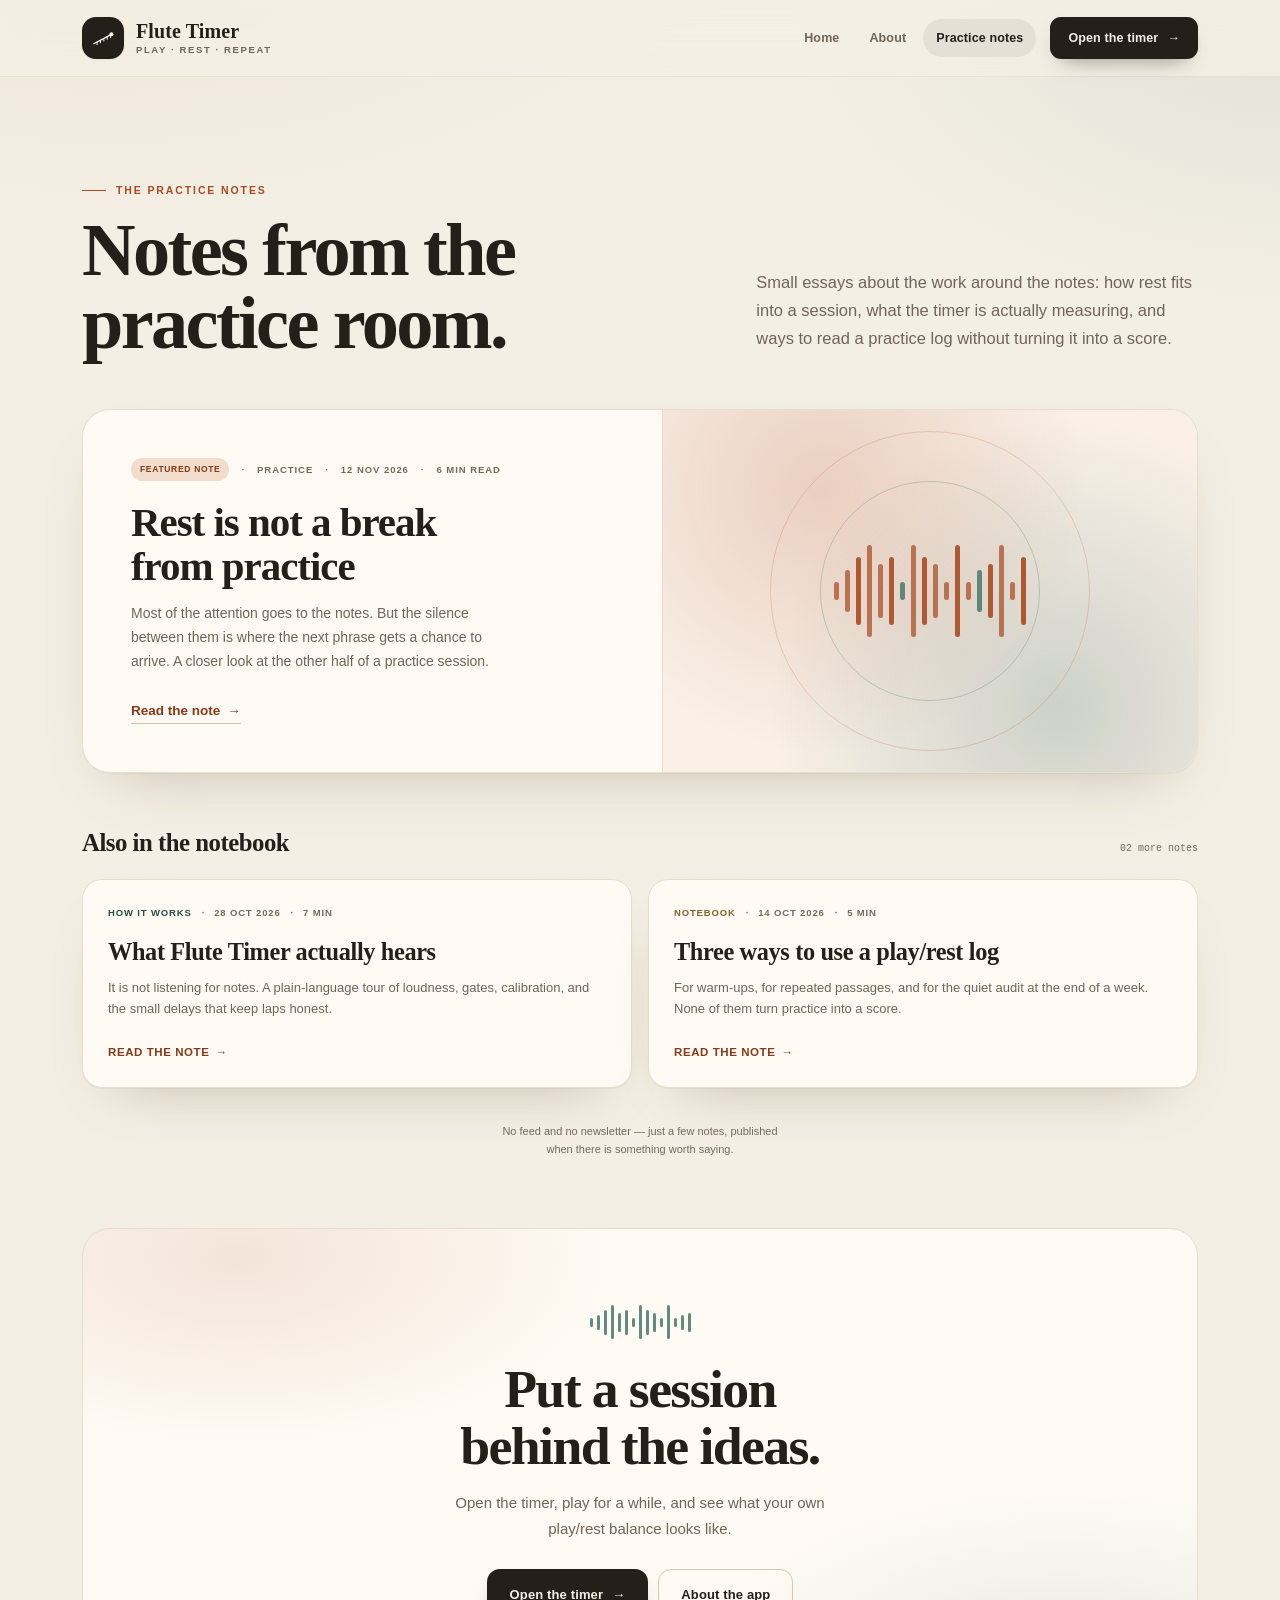
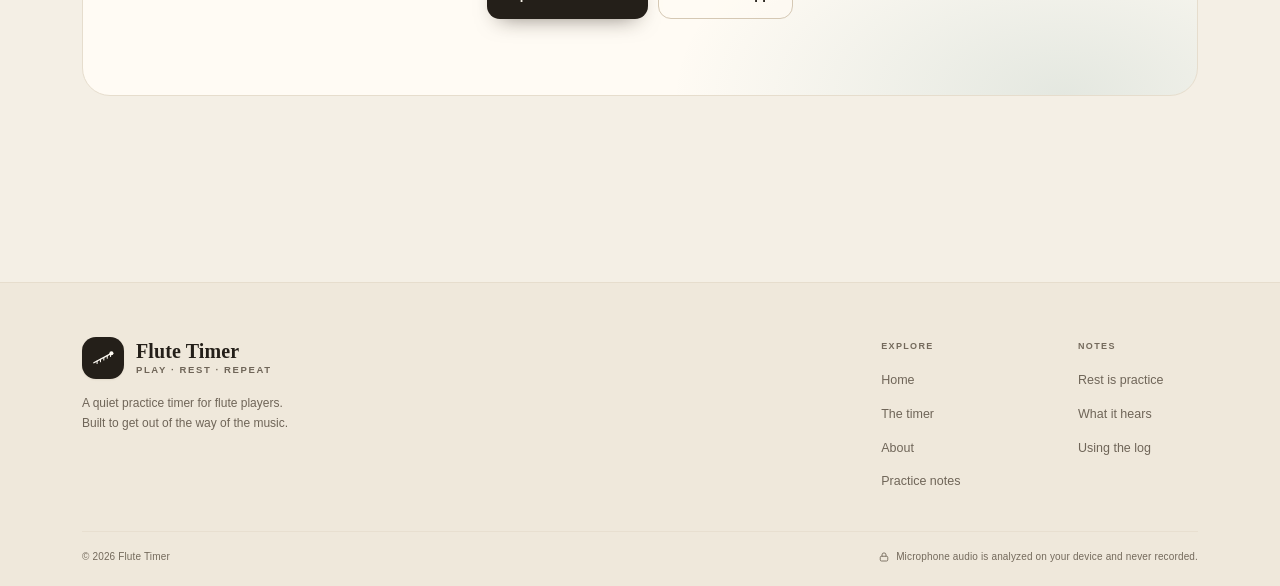
==== blog/index.html @ d47581f1 "Build multi-page Flute Timer site for GitHub Pages" ====
<!doctype html>
<html lang="en">
<head>
  <meta charset="utf-8">
  <meta name="viewport" content="width=device-width, initial-scale=1">
  <meta name="color-scheme" content="light dark">
  <meta name="theme-color" content="#f4efe5">
  <meta name="description" content="Practice notes from Flute Timer: essays on rest, attention, microphone calibration, and the quiet habits that make a practice session worth keeping.">
  <meta property="og:type" content="website">
  <meta property="og:title" content="Practice notes — Flute Timer">
  <meta property="og:description" content="Small essays about the work around the notes: rest, attention, and reading a play/rest log without turning it into a score.">
  <meta name="twitter:card" content="summary">
  <title>Practice notes — Flute Timer</title>
  <link rel="icon" href="../assets/favicon.svg" type="image/svg+xml">
  <link rel="apple-touch-icon" href="../assets/apple-touch-icon.png">
  <link rel="stylesheet" href="../assets/site.css">
  <script>document.documentElement.classList.add('js');</script>
</head>
<body>
  <a class="skip-link" href="#main">Skip to content</a>

  <header class="site-header">
    <div class="site-header__inner">
      <a class="site-brand" href="../index.html" aria-label="Flute Timer home">
        <span class="brand-mark" aria-hidden="true">
          <svg viewBox="0 0 32 32" fill="none">
            <path d="M4.5 22.2 24.8 11.4" stroke="currentColor" stroke-width="1.6" stroke-linecap="round"/>
            <circle cx="25.4" cy="11" r="2.4" fill="currentColor"/>
            <path d="M8.4 23.2v-3.1M12.4 21.1v-3.1M16.4 19v-3.1M20.4 16.9v-3.1M24.4 14.8v-3.1" stroke="currentColor" stroke-width="1.2" stroke-linecap="round"/>
          </svg>
        </span>
        <span class="brand-text">
          <span class="brand-name">Flute Timer</span>
          <span class="brand-sub">play · rest · repeat</span>
        </span>
      </a>

      <button class="nav-toggle" type="button" aria-expanded="false" aria-controls="site-nav">
        <span class="nav-toggle__icon" aria-hidden="true"><span></span><span></span></span>
        Menu
      </button>

      <nav class="site-nav" id="site-nav" aria-label="Main">
        <a class="site-nav__link" href="../index.html">Home</a>
        <a class="site-nav__link" href="../about.html">About</a>
        <a class="site-nav__link" href="index.html" aria-current="page">Practice notes</a>
        <a class="btn btn--primary btn--small" href="../app/">
          Open the timer <span class="btn__arrow" aria-hidden="true">→</span>
        </a>
      </nav>
    </div>
  </header>

  <main id="main">
    <section class="blog-hero">
      <div class="wrap">
        <div class="blog-hero__grid">
          <div>
            <p class="eyebrow">The practice notes</p>
            <h1 class="display">Notes from the practice room.</h1>
          </div>
          <p class="section-lede">Small essays about the work around the notes: how rest fits into a session, what the timer is actually measuring, and ways to read a practice log without turning it into a score.</p>
        </div>
      </div>
    </section>

    <section>
      <div class="wrap">
        <article class="featured-post">
          <div class="featured-post__body">
            <div class="featured-post__meta">
              <span class="tag">Featured note</span>
              <span>Practice</span>
              <span>12 Nov 2026</span>
              <span>6 min read</span>
            </div>
            <h2><a href="why-rest-is-practice.html">Rest is not a break from practice</a></h2>
            <p>Most of the attention goes to the notes. But the silence between them is where the next phrase gets a chance to arrive. A closer look at the other half of a practice session.</p>
            <a class="text-link" href="why-rest-is-practice.html">Read the note <span aria-hidden="true">→</span></a>
          </div>
          <div class="featured-post__art" aria-hidden="true">
            <div class="art-bars">
              <span></span><span></span><span></span><span></span><span></span><span></span><span></span><span></span><span></span><span></span><span></span><span></span><span></span><span></span><span></span><span></span><span></span><span></span>
            </div>
          </div>
        </article>

        <div class="blog-grid-head">
          <h2>Also in the notebook</h2>
          <span>02 more notes</span>
        </div>

        <div class="post-grid post-grid--two">
          <a class="post-card" href="how-the-timer-hears-you.html">
            <span class="post-card__meta">
              <span class="post-card__category post-card__category--rest">How it works</span>
              <span>28 Oct 2026</span>
              <span>7 min</span>
            </span>
            <h3>What Flute Timer actually hears</h3>
            <p>It is not listening for notes. A plain-language tour of loudness, gates, calibration, and the small delays that keep laps honest.</p>
            <span class="post-card__more">Read the note</span>
          </a>

          <a class="post-card" href="making-a-practice-log.html">
            <span class="post-card__meta">
              <span class="post-card__category post-card__category--gold">Notebook</span>
              <span>14 Oct 2026</span>
              <span>5 min</span>
            </span>
            <h3>Three ways to use a play/rest log</h3>
            <p>For warm-ups, for repeated passages, and for the quiet audit at the end of a week. None of them turn practice into a score.</p>
            <span class="post-card__more">Read the note</span>
          </a>
        </div>

        <p class="blog-note">No feed and no newsletter — just a few notes, published when there is something worth saying.</p>
      </div>
    </section>

    <section class="section section--tight">
      <div class="wrap">
        <div class="final-cta">
          <div class="final-cta__bars" aria-hidden="true">
            <span></span><span></span><span></span><span></span><span></span><span></span><span></span><span></span><span></span><span></span><span></span><span></span><span></span><span></span><span></span>
          </div>
          <h2>Put a session behind the ideas.</h2>
          <p>Open the timer, play for a while, and see what your own play/rest balance looks like.</p>
          <div class="actions">
            <a class="btn btn--primary" href="../app/">Open the timer <span class="btn__arrow" aria-hidden="true">→</span></a>
            <a class="btn btn--ghost" href="../about.html">About the app</a>
          </div>
        </div>
      </div>
    </section>
  </main>

  <footer class="site-footer">
    <div class="wrap">
      <div class="site-footer__inner">
        <div class="site-footer__brand">
          <a class="site-brand" href="../index.html" aria-label="Flute Timer home">
            <span class="brand-mark" aria-hidden="true">
              <svg viewBox="0 0 32 32" fill="none">
                <path d="M4.5 22.2 24.8 11.4" stroke="currentColor" stroke-width="1.6" stroke-linecap="round"/>
                <circle cx="25.4" cy="11" r="2.4" fill="currentColor"/>
                <path d="M8.4 23.2v-3.1M12.4 21.1v-3.1M16.4 19v-3.1M20.4 16.9v-3.1M24.4 14.8v-3.1" stroke="currentColor" stroke-width="1.2" stroke-linecap="round"/>
              </svg>
            </span>
            <span class="brand-text">
              <span class="brand-name">Flute Timer</span>
              <span class="brand-sub">play · rest · repeat</span>
            </span>
          </a>
          <p>A quiet practice timer for flute players. Built to get out of the way of the music.</p>
        </div>

        <div class="site-footer__col">
          <h2>Explore</h2>
          <ul>
            <li><a href="../index.html">Home</a></li>
            <li><a href="../app/">The timer</a></li>
            <li><a href="../about.html">About</a></li>
            <li><a href="index.html">Practice notes</a></li>
          </ul>
        </div>

        <div class="site-footer__col">
          <h2>Notes</h2>
          <ul>
            <li><a href="why-rest-is-practice.html">Rest is practice</a></li>
            <li><a href="how-the-timer-hears-you.html">What it hears</a></li>
            <li><a href="making-a-practice-log.html">Using the log</a></li>
          </ul>
        </div>
      </div>

      <div class="site-footer__base">
        <span>© <span data-year>2026</span> Flute Timer</span>
        <span>
          <svg viewBox="0 0 24 24" fill="none" aria-hidden="true"><rect x="4.5" y="10.5" width="15" height="9.5" rx="2.4" stroke="currentColor" stroke-width="1.8"/><path d="M8 10.5V7.8a4 4 0 0 1 8 0v2.7" stroke="currentColor" stroke-width="1.8" stroke-linecap="round"/></svg>
          Microphone audio is analyzed on your device and never recorded.
        </span>
      </div>
    </div>
  </footer>

  <script src="../assets/site.js" defer></script>
</body>
</html>
---- assets/site.css ----
/* ---------------------------------------------------------------
   Flute Timer — site styles
   Shared by the homepage, about page and practice notes.
   --------------------------------------------------------------- */
:root {
  --bg: #f4efe5;
  --bg-deep: #ece4d5;
  --card: #fffbf4;
  --card-translucent: rgba(255, 251, 244, 0.8);
  --ink: #241f19;
  --ink-soft: #4c4438;
  --muted: #6f6558;
  --faint: #746a5c;
  --line: #e6ddcd;
  --line-strong: #d5c8b4;
  --play: #a84b22;
  --play-deep: #873a18;
  --play-soft: #f2dccb;
  --play-wash: #faf0e7;
  --rest: #2f665b;
  --rest-deep: #255248;
  --rest-soft: #dbe8e1;
  --rest-wash: #edf4f0;
  --gold: #8a6427;
  --night: #241f19;
  --night-soft: #352d24;
  --night-ink: #f7f0e4;
  --night-muted: #c4b6a2;
  --shadow-card: 0 1px 1px rgba(87, 63, 28, 0.04), 0 26px 60px -32px rgba(87, 63, 28, 0.32);
  --shadow-lift: 0 2px 3px rgba(87, 63, 28, 0.05), 0 30px 60px -30px rgba(87, 63, 28, 0.34);
  --radius-xl: 28px;
  --radius-lg: 20px;
  --radius-md: 13px;
  --serif: "Iowan Old Style", "Palatino Linotype", Palatino, "Book Antiqua", Georgia, serif;
  --sans: -apple-system, BlinkMacSystemFont, "Segoe UI", "Helvetica Neue", Arial, sans-serif;
  --mono: "SF Mono", "SFMono-Regular", ui-monospace, Menlo, Monaco, "Cascadia Code", monospace;
  --ease: cubic-bezier(0.22, 0.68, 0.32, 1);
  --wrap: 1180px;
  --pad: clamp(20px, 4vw, 32px);
}

@media (prefers-color-scheme: dark) {
  :root {
    --bg: #17130f;
    --bg-deep: #100d0a;
    --card: #211c16;
    --card-translucent: rgba(33, 28, 22, 0.82);
    --ink: #f5eee1;
    --ink-soft: #d2c6b4;
    --muted: #a99c8a;
    --faint: #9a8d7c;
    --line: #382f25;
    --line-strong: #4b3f31;
    --play: #e89a6e;
    --play-deep: #f4b28a;
    --play-soft: #39251a;
    --play-wash: #281d16;
    --rest: #8bc9b8;
    --rest-deep: #a6dbcd;
    --rest-soft: #1c302a;
    --rest-wash: #1a2622;
    --gold: #d3ab72;
    --night: #0d0b09;
    --night-soft: #1d1914;
    --night-ink: #f7f0e4;
    --night-muted: #b3a694;
    --shadow-card: 0 1px 1px rgba(0, 0, 0, 0.24), 0 30px 70px -36px rgba(0, 0, 0, 0.9);
    --shadow-lift: 0 2px 4px rgba(0, 0, 0, 0.3), 0 36px 76px -34px rgba(0, 0, 0, 0.95);
  }
}

*,
*::before,
*::after {
  box-sizing: border-box;
}

html {
  min-height: 100%;
  background: var(--bg);
  scroll-behavior: smooth;
  scroll-padding-top: 96px;
}

body {
  min-height: 100vh;
  margin: 0;
  color: var(--ink);
  background:
    radial-gradient(1100px 580px at 8% -6%, rgba(198, 149, 92, 0.14), transparent 62%),
    radial-gradient(900px 540px at 102% 0%, rgba(68, 116, 104, 0.11), transparent 58%),
    var(--bg);
  font-family: var(--sans);
  font-size: 16px;
  line-height: 1.6;
  -webkit-font-smoothing: antialiased;
  text-rendering: optimizeLegibility;
  overflow-x: hidden;
}

body::after {
  content: "";
  position: fixed;
  inset: 0;
  z-index: -1;
  pointer-events: none;
  opacity: 0.22;
  background-image: url("data:image/svg+xml,%3Csvg viewBox='0 0 160 160' xmlns='http://www.w3.org/2000/svg'%3E%3Cfilter id='n'%3E%3CfeTurbulence type='fractalNoise' baseFrequency='.82' numOctaves='3' stitchTiles='stitch'/%3E%3C/filter%3E%3Crect width='100%25' height='100%25' filter='url(%23n)' opacity='.22'/%3E%3C/svg%3E");
}

@media (prefers-color-scheme: dark) {
  body {
    background:
      radial-gradient(1100px 580px at 8% -6%, rgba(173, 120, 65, 0.12), transparent 62%),
      radial-gradient(900px 540px at 102% 0%, rgba(72, 126, 112, 0.1), transparent 58%),
      var(--bg);
  }

  body::after {
    opacity: 0.16;
    mix-blend-mode: screen;
  }
}

img {
  max-width: 100%;
  height: auto;
}

a {
  color: inherit;
}

button {
  font: inherit;
  color: inherit;
}

::selection {
  color: var(--bg);
  background: var(--gold);
}

:focus-visible {
  outline: 2px solid var(--gold);
  outline-offset: 3px;
}

h1,
h2,
h3,
h4,
p,
figure,
blockquote,
ul,
ol {
  margin-top: 0;
}

h1,
h2,
h3,
h4 {
  font-family: var(--serif);
  font-weight: 600;
  line-height: 1.05;
  letter-spacing: -0.02em;
  text-wrap: balance;
}

p {
  text-wrap: pretty;
}

.wrap {
  width: min(var(--wrap), 100%);
  margin: 0 auto;
  padding: 0 var(--pad);
}

.narrow {
  width: min(780px, 100%);
  margin: 0 auto;
  padding: 0 var(--pad);
}

.skip-link {
  position: fixed;
  top: 12px;
  left: 12px;
  z-index: 100;
  padding: 10px 16px;
  color: var(--bg);
  background: var(--ink);
  border-radius: 10px;
  font-size: 13px;
  font-weight: 650;
  text-decoration: none;
  transform: translateY(-160%);
  transition: transform 0.2s var(--ease);
}

.skip-link:focus {
  transform: translateY(0);
}

/* ---------------------------------------------------------------
   Type helpers
   --------------------------------------------------------------- */
.eyebrow {
  display: inline-flex;
  align-items: center;
  gap: 10px;
  margin: 0 0 18px;
  color: var(--play);
  font-size: 10.5px;
  font-weight: 750;
  letter-spacing: 0.18em;
  line-height: 1;
  text-transform: uppercase;
}

.eyebrow::before {
  content: "";
  width: 24px;
  height: 1px;
  background: currentColor;
}

.eyebrow--rest {
  color: var(--rest);
}

.eyebrow--gold {
  color: var(--gold);
}

.display {
  margin-bottom: 22px;
  font-size: clamp(2.7rem, 5.8vw, 5.1rem);
  line-height: 0.99;
  letter-spacing: -0.035em;
}

.display em {
  color: var(--play);
  font-style: italic;
  font-weight: 500;
}

.section-title {
  margin-bottom: 18px;
  font-size: clamp(2rem, 3.6vw, 3.15rem);
  letter-spacing: -0.028em;
}

.section-lede {
  max-width: 50ch;
  margin-bottom: 0;
  color: var(--muted);
  font-size: 16.5px;
  line-height: 1.72;
}

.lede {
  max-width: 50ch;
  margin-bottom: 0;
  color: var(--ink-soft);
  font-size: clamp(16.5px, 1.5vw, 18.5px);
  line-height: 1.68;
}

.mono {
  font-family: var(--mono);
  font-variant-numeric: tabular-nums;
}

.text-link {
  display: inline-flex;
  align-items: center;
  gap: 7px;
  color: var(--play-deep);
  font-size: 13.5px;
  font-weight: 650;
  text-decoration: none;
  border-bottom: 1px solid color-mix(in srgb, var(--play) 35%, transparent);
  padding-bottom: 2px;
  transition: color 0.2s var(--ease), border-color 0.2s var(--ease);
}

.text-link:hover {
  color: var(--play);
  border-color: var(--play);
}

.text-link--rest {
  color: var(--rest-deep);
  border-color: color-mix(in srgb, var(--rest) 32%, transparent);
}

.text-link--rest:hover {
  color: var(--rest);
  border-color: var(--rest);
}

/* ---------------------------------------------------------------
   Header
   --------------------------------------------------------------- */
.site-header {
  position: sticky;
  top: 0;
  z-index: 50;
  border-bottom: 1px solid color-mix(in srgb, var(--line) 74%, transparent);
  background: color-mix(in srgb, var(--bg) 82%, transparent);
  backdrop-filter: blur(18px) saturate(1.15);
  -webkit-backdrop-filter: blur(18px) saturate(1.15);
}

.site-header__inner {
  width: min(var(--wrap), 100%);
  min-height: 76px;
  margin: 0 auto;
  padding: 0 var(--pad);
  display: flex;
  align-items: center;
  justify-content: space-between;
  gap: 24px;
}

.site-brand {
  display: inline-flex;
  align-items: center;
  gap: 12px;
  flex: 0 0 auto;
  color: inherit;
  text-decoration: none;
  user-select: none;
}

.site-brand .brand-mark {
  display: grid;
  place-items: center;
  width: 42px;
  height: 42px;
  color: var(--card);
  background: var(--ink);
  border-radius: 14px;
  box-shadow: 0 1px 2px rgba(87, 63, 28, 0.08);
  transition: transform 0.25s var(--ease), border-radius 0.25s var(--ease);
}

.site-brand:hover .brand-mark {
  border-radius: 17px;
  transform: rotate(-3deg);
}

.site-brand .brand-mark svg {
  width: 27px;
  height: 27px;
}

.brand-text {
  display: flex;
  flex-direction: column;
  gap: 4px;
}

.brand-name {
  font-family: var(--serif);
  font-size: 20px;
  font-weight: 600;
  line-height: 0.95;
  letter-spacing: 0.005em;
}

.brand-sub {
  color: var(--muted);
  font-size: 9.5px;
  font-weight: 650;
  letter-spacing: 0.17em;
  line-height: 1;
  text-transform: uppercase;
}

.site-nav {
  display: flex;
  align-items: center;
  gap: 4px;
}

.site-nav__link {
  padding: 9px 13px;
  color: var(--muted);
  border-radius: 999px;
  font-size: 12.5px;
  font-weight: 600;
  letter-spacing: 0.01em;
  text-decoration: none;
  transition: color 0.2s var(--ease), background 0.2s var(--ease);
}

.site-nav__link:hover {
  color: var(--ink);
  background: color-mix(in srgb, var(--ink) 5%, transparent);
}

.site-nav__link[aria-current="page"] {
  color: var(--ink);
  background: color-mix(in srgb, var(--ink) 7%, transparent);
}

.site-nav .btn {
  margin-left: 10px;
}

.nav-toggle {
  display: none;
  align-items: center;
  gap: 9px;
  min-height: 42px;
  padding: 0 14px;
  color: var(--ink-soft);
  background: color-mix(in srgb, var(--card) 74%, transparent);
  border: 1px solid var(--line);
  border-radius: 12px;
  font-size: 12px;
  font-weight: 650;
  cursor: pointer;
  -webkit-tap-highlight-color: transparent;
}

.nav-toggle__icon {
  position: relative;
  display: block;
  width: 15px;
  height: 10px;
}

.nav-toggle__icon span {
  position: absolute;
  left: 0;
  width: 15px;
  height: 1.5px;
  background: currentColor;
  border-radius: 2px;
  transition: transform 0.22s var(--ease), top 0.22s var(--ease);
}

.nav-toggle__icon span:first-child {
  top: 1px;
}

.nav-toggle__icon span:last-child {
  top: 7px;
}

.nav-toggle[aria-expanded="true"] .nav-toggle__icon span:first-child {
  top: 4.5px;
  transform: rotate(45deg);
}

.nav-toggle[aria-expanded="true"] .nav-toggle__icon span:last-child {
  top: 4.5px;
  transform: rotate(-45deg);
}

/* ---------------------------------------------------------------
   Buttons
   --------------------------------------------------------------- */
.btn {
  display: inline-flex;
  align-items: center;
  justify-content: center;
  gap: 9px;
  min-height: 50px;
  padding: 0 22px;
  color: var(--ink);
  background: transparent;
  border: 1px solid transparent;
  border-radius: 13px;
  font-size: 13px;
  font-weight: 650;
  letter-spacing: 0.01em;
  line-height: 1;
  text-decoration: none;
  cursor: pointer;
  transition: transform 0.2s var(--ease), background 0.2s var(--ease), border-color 0.2s var(--ease), box-shadow 0.2s var(--ease);
  -webkit-tap-highlight-color: transparent;
}

.btn:hover {
  transform: translateY(-1px);
}

.btn:active {
  transform: translateY(0);
}

.btn--primary {
  color: var(--bg);
  background: var(--ink);
  box-shadow: 0 10px 22px -12px rgba(37, 29, 18, 0.6);
}

.btn--primary:hover {
  box-shadow: 0 14px 28px -12px rgba(37, 29, 18, 0.66);
}

.btn--accent {
  color: #fff8ef;
  background: var(--play-deep);
  box-shadow: 0 10px 22px -12px rgba(120, 45, 12, 0.5);
}

.btn--accent:hover {
  background: var(--play);
  box-shadow: 0 14px 28px -12px rgba(120, 45, 12, 0.56);
}

.btn--ghost {
  color: var(--ink);
  background: color-mix(in srgb, var(--card) 42%, transparent);
  border-color: var(--line-strong);
}

.btn--ghost:hover {
  background: var(--card);
  border-color: var(--ink-soft);
}

.btn--small {
  min-height: 42px;
  padding: 0 17px;
  border-radius: 11px;
  font-size: 12.5px;
}

.btn__arrow {
  transition: transform 0.22s var(--ease);
}

.btn:hover .btn__arrow {
  transform: translateX(3px);
}

.actions {
  display: flex;
  align-items: center;
  flex-wrap: wrap;
  gap: 10px;
}

/* ---------------------------------------------------------------
   Hero
   --------------------------------------------------------------- */
.hero {
  display: grid;
  grid-template-columns: minmax(0, 0.94fr) minmax(0, 1.06fr);
  gap: clamp(38px, 6vw, 80px);
  align-items: center;
  padding: clamp(54px, 8.5vw, 104px) 0 clamp(48px, 7vw, 84px);
}

.hero__copy {
  position: relative;
  z-index: 1;
}

.hero .display {
  max-width: 12ch;
}

.hero .lede {
  margin-bottom: 30px;
}

.hero__assurance {
  display: flex;
  flex-wrap: wrap;
  gap: 9px 20px;
  margin: 24px 0 0;
  padding: 0;
  list-style: none;
  color: var(--muted);
  font-size: 11.5px;
  font-weight: 550;
  letter-spacing: 0.01em;
}

.hero__assurance li {
  display: inline-flex;
  align-items: center;
  gap: 7px;
}

.hero__assurance li::before {
  content: "";
  width: 5px;
  height: 5px;
  background: var(--rest);
  border-radius: 50%;
  opacity: 0.8;
}

.hero__visual {
  position: relative;
  z-index: 0;
}

.hero__visual::before {
  content: "";
  position: absolute;
  z-index: -1;
  inset: 10% -5% -8% 10%;
  background:
    radial-gradient(circle at 24% 28%, color-mix(in srgb, var(--play) 22%, transparent), transparent 60%),
    radial-gradient(circle at 78% 72%, color-mix(in srgb, var(--rest) 20%, transparent), transparent 62%);
  filter: blur(38px);
  border-radius: 50%;
}

.app-frame {
  position: relative;
  padding: 8px;
  background: var(--card);
  border: 1px solid var(--line);
  border-radius: 24px;
  box-shadow: var(--shadow-lift);
}

.app-frame__bar {
  display: flex;
  align-items: center;
  gap: 5px;
  height: 24px;
  padding: 0 6px 4px;
}

.app-frame__bar span {
  width: 6px;
  height: 6px;
  background: var(--line-strong);
  border-radius: 50%;
}

.app-frame__bar span:first-child {
  background: color-mix(in srgb, var(--play) 45%, var(--line-strong));
}

.app-frame__bar span:nth-child(2) {
  background: color-mix(in srgb, var(--gold) 55%, var(--line-strong));
}

.app-frame__bar span:nth-child(3) {
  background: color-mix(in srgb, var(--rest) 45%, var(--line-strong));
}

.app-frame picture,
.app-frame img {
  display: block;
  width: 100%;
}

.app-frame img {
  border: 1px solid var(--line);
  border-radius: 15px;
}

.hero__note {
  position: absolute;
  left: -22px;
  bottom: -24px;
  display: flex;
  align-items: center;
  gap: 14px;
  padding: 13px 17px;
  background: var(--card);
  border: 1px solid var(--line);
  border-radius: 15px;
  box-shadow: var(--shadow-card);
}

.hero__note-dot {
  position: relative;
  width: 8px;
  height: 8px;
  background: var(--play);
  border-radius: 50%;
}

.hero__note-dot::after {
  content: "";
  position: absolute;
  inset: -4px;
  border: 1px solid var(--play);
  border-radius: 50%;
  animation: note-pulse 2.4s var(--ease) infinite;
}

@keyframes note-pulse {
  0% { opacity: 0.6; transform: scale(0.6); }
  70%, 100% { opacity: 0; transform: scale(1.6); }
}

.hero__note-text {
  display: flex;
  flex-direction: column;
  gap: 2px;
  line-height: 1.15;
}

.hero__note-text small {
  color: var(--muted);
  font-size: 8.5px;
  font-weight: 700;
  letter-spacing: 0.14em;
  text-transform: uppercase;
}

.hero__note-text strong {
  font-family: var(--mono);
  font-size: 12.5px;
  font-weight: 500;
  font-variant-numeric: tabular-nums;
}

.hero__note-text strong .play {
  color: var(--play-deep);
}

.hero__note-text strong .rest {
  color: var(--rest-deep);
}

/* ---------------------------------------------------------------
   Trust strip
   --------------------------------------------------------------- */
.trust-strip {
  border-top: 1px solid var(--line);
  border-bottom: 1px solid var(--line);
}

.trust-strip__inner {
  display: grid;
  grid-template-columns: repeat(3, minmax(0, 1fr));
}

.trust-item {
  display: flex;
  align-items: flex-start;
  gap: 13px;
  padding: 24px clamp(14px, 2.4vw, 28px);
}

.trust-item + .trust-item {
  border-left: 1px solid var(--line);
}

.trust-item__icon {
  display: grid;
  place-items: center;
  width: 30px;
  height: 30px;
  flex: 0 0 auto;
  color: var(--play-deep);
  background: var(--play-soft);
  border-radius: 9px;
}

.trust-item:nth-child(2) .trust-item__icon {
  color: var(--rest-deep);
  background: var(--rest-soft);
}

.trust-item:nth-child(3) .trust-item__icon {
  color: var(--gold);
  background: color-mix(in srgb, var(--gold) 16%, var(--card));
}

.trust-item__icon svg {
  width: 15px;
  height: 15px;
}

.trust-item strong {
  display: block;
  margin-bottom: 3px;
  font-family: var(--serif);
  font-size: 16px;
  font-weight: 600;
  line-height: 1.2;
}

.trust-item span {
  display: block;
  color: var(--muted);
  font-size: 11.5px;
  line-height: 1.5;
}

/* ---------------------------------------------------------------
   Sections
   --------------------------------------------------------------- */
.section {
  padding: clamp(58px, 8vw, 108px) 0;
}

.section--tight {
  padding: clamp(44px, 5.5vw, 74px) 0;
}

.section-head {
  display: grid;
  grid-template-columns: minmax(0, 1.02fr) minmax(0, 0.8fr);
  gap: clamp(28px, 6vw, 80px);
  align-items: end;
  margin-bottom: clamp(32px, 4.5vw, 56px);
}

.section-head .eyebrow {
  margin-bottom: 16px;
}

.section-head .section-title {
  margin-bottom: 0;
}

.section-head .section-lede {
  padding-bottom: 5px;
}

.how-grid {
  display: grid;
  grid-template-columns: minmax(0, 0.82fr) minmax(0, 1.18fr);
  gap: clamp(36px, 7vw, 92px);
  align-items: start;
}

.how-intro {
  position: sticky;
  top: 108px;
}

.how-intro .section-title {
  max-width: 10ch;
}

.how-intro .section-lede {
  margin-bottom: 26px;
}

.steps {
  margin: 0;
  padding: 0;
  list-style: none;
  counter-reset: step;
}

.step {
  display: grid;
  grid-template-columns: 48px minmax(0, 1fr);
  gap: clamp(16px, 2.4vw, 24px);
  padding: clamp(22px, 3vw, 30px) 0;
  border-top: 1px solid var(--line);
}

.step:last-child {
  border-bottom: 1px solid var(--line);
}

.step__num {
  display: grid;
  place-items: center;
  width: 42px;
  height: 42px;
  color: var(--play-deep);
  background: var(--play-wash);
  border: 1px solid color-mix(in srgb, var(--play) 18%, var(--line));
  border-radius: 50%;
  font-family: var(--mono);
  font-size: 11px;
  font-variant-numeric: tabular-nums;
  letter-spacing: 0.02em;
}

.step:nth-child(2) .step__num {
  color: var(--rest-deep);
  background: var(--rest-wash);
  border-color: color-mix(in srgb, var(--rest) 18%, var(--line));
}

.step:nth-child(3) .step__num {
  color: var(--gold);
  background: color-mix(in srgb, var(--gold) 10%, var(--card));
  border-color: color-mix(in srgb, var(--gold) 24%, var(--line));
}

.step h3 {
  margin: 3px 0 8px;
  font-size: clamp(1.3rem, 2vw, 1.6rem);
  line-height: 1.1;
}

.step p {
  max-width: 54ch;
  margin-bottom: 0;
  color: var(--muted);
  font-size: 14.5px;
  line-height: 1.7;
}

/* Sound bars decoration */
.sound-bars {
  display: flex;
  align-items: center;
  gap: 4px;
  height: 46px;
  margin-top: 30px;
  color: var(--play);
}

.sound-bars span {
  width: 4px;
  height: 28%;
  background: currentColor;
  border-radius: 999px;
  opacity: 0.7;
  animation: bar-breathe 3.8s var(--ease) infinite;
}

.sound-bars span:nth-child(2n) { animation-delay: -0.5s; }
.sound-bars span:nth-child(3n) { animation-delay: -1.2s; }
.sound-bars span:nth-child(4n) { animation-delay: -1.9s; }
.sound-bars span:nth-child(5n) { animation-delay: -2.6s; }

.sound-bars span:nth-child(1) { height: 18%; }
.sound-bars span:nth-child(2) { height: 36%; }
.sound-bars span:nth-child(3) { height: 58%; }
.sound-bars span:nth-child(4) { height: 82%; }
.sound-bars span:nth-child(5) { height: 100%; }
.sound-bars span:nth-child(6) { height: 62%; }
.sound-bars span:nth-child(7) { height: 38%; }
.sound-bars span:nth-child(8) { height: 74%; }
.sound-bars span:nth-child(9) { height: 48%; }
.sound-bars span:nth-child(10) { height: 24%; }
.sound-bars span:nth-child(11) { height: 44%; }
.sound-bars span:nth-child(12) { height: 66%; }
.sound-bars span:nth-child(13) { height: 34%; }
.sound-bars span:nth-child(14) { height: 20%; }

@keyframes bar-breathe {
  0%, 100% { transform: scaleY(0.72); opacity: 0.55; }
  45% { transform: scaleY(1); opacity: 0.95; }
}

/* ---------------------------------------------------------------
   Features
   --------------------------------------------------------------- */
.feature-grid {
  display: grid;
  grid-template-columns: repeat(3, minmax(0, 1fr));
  gap: 16px;
}

.feature {
  position: relative;
  display: flex;
  flex-direction: column;
  min-height: 250px;
  padding: 26px 25px;
  background: var(--card);
  border: 1px solid var(--line);
  border-radius: var(--radius-lg);
  box-shadow: 0 1px 2px rgba(87, 63, 28, 0.04);
  overflow: hidden;
}

.feature::after {
  content: "";
  position: absolute;
  right: -52px;
  bottom: -62px;
  width: 150px;
  height: 150px;
  border: 1px solid color-mix(in srgb, var(--play) 14%, transparent);
  border-radius: 50%;
  pointer-events: none;
}

.feature:nth-child(2)::after {
  border-color: color-mix(in srgb, var(--rest) 16%, transparent);
}

.feature:nth-child(3)::after {
  border-color: color-mix(in srgb, var(--gold) 22%, transparent);
}

.feature__icon {
  display: grid;
  place-items: center;
  width: 42px;
  height: 42px;
  margin-bottom: auto;
  color: var(--play-deep);
  background: var(--play-soft);
  border-radius: 12px;
}

.feature:nth-child(2) .feature__icon {
  color: var(--rest-deep);
  background: var(--rest-soft);
}

.feature:nth-child(3) .feature__icon {
  color: var(--gold);
  background: color-mix(in srgb, var(--gold) 14%, var(--card));
}

.feature__icon svg {
  width: 20px;
  height: 20px;
}

.feature h3 {
  margin: 28px 0 9px;
  font-size: 1.42rem;
  line-height: 1.1;
}

.feature p {
  margin-bottom: 0;
  color: var(--muted);
  font-size: 13.5px;
  line-height: 1.65;
}

/* ---------------------------------------------------------------
   Privacy panel
   --------------------------------------------------------------- */
.privacy-panel {
  position: relative;
  display: grid;
  grid-template-columns: minmax(0, 1.08fr) minmax(0, 0.92fr);
  gap: clamp(30px, 6vw, 80px);
  padding: clamp(32px, 5.8vw, 64px);
  color: var(--night-ink);
  background: var(--night);
  border-radius: var(--radius-xl);
  overflow: hidden;
  isolation: isolate;
}

.privacy-panel::before {
  content: "";
  position: absolute;
  z-index: -1;
  top: -180px;
  right: -120px;
  width: 480px;
  height: 480px;
  background: radial-gradient(circle, rgba(168, 75, 34, 0.24), transparent 66%);
  border-radius: 50%;
}

.privacy-panel::after {
  content: "";
  position: absolute;
  z-index: -1;
  bottom: -220px;
  left: 5%;
  width: 520px;
  height: 520px;
  background: radial-gradient(circle, rgba(47, 102, 91, 0.26), transparent 68%);
  border-radius: 50%;
}

.privacy-panel .eyebrow {
  color: var(--gold);
}

.privacy-panel h2 {
  max-width: 15ch;
  margin-bottom: 18px;
  color: var(--night-ink);
  font-size: clamp(2rem, 3.6vw, 3.1rem);
  letter-spacing: -0.028em;
}

.privacy-panel p {
  max-width: 48ch;
  margin-bottom: 0;
  color: var(--night-muted);
  font-size: 15px;
  line-height: 1.72;
}

.privacy-panel .actions {
  margin-top: 28px;
}

.privacy-panel .btn--ghost {
  color: var(--night-ink);
  background: rgba(247, 240, 228, 0.06);
  border-color: rgba(247, 240, 228, 0.22);
}

.privacy-panel .btn--ghost:hover {
  background: rgba(247, 240, 228, 0.12);
  border-color: rgba(247, 240, 228, 0.4);
}

.privacy-list {
  display: flex;
  flex-direction: column;
  gap: 0;
  align-self: center;
  margin: 0;
  padding: 0;
  list-style: none;
  border-top: 1px solid rgba(247, 240, 228, 0.16);
}

.privacy-list li {
  display: flex;
  align-items: flex-start;
  gap: 13px;
  padding: 15px 0;
  color: rgba(247, 240, 228, 0.9);
  border-bottom: 1px solid rgba(247, 240, 228, 0.16);
  font-size: 13px;
  line-height: 1.5;
}

.privacy-list svg {
  width: 16px;
  height: 16px;
  flex: 0 0 auto;
  margin-top: 1px;
  color: var(--gold);
}

.privacy-list strong {
  font-weight: 650;
}

/* ---------------------------------------------------------------
   Blog cards
   --------------------------------------------------------------- */
.post-grid {
  display: grid;
  grid-template-columns: repeat(3, minmax(0, 1fr));
  gap: 16px;
}

.post-card {
  display: flex;
  flex-direction: column;
  padding: 25px;
  color: inherit;
  background: var(--card);
  border: 1px solid var(--line);
  border-radius: var(--radius-lg);
  box-shadow: var(--shadow-card);
  text-decoration: none;
  transition: transform 0.25s var(--ease), box-shadow 0.25s var(--ease), border-color 0.25s var(--ease);
}

.post-card:hover {
  border-color: var(--line-strong);
  box-shadow: var(--shadow-lift);
  transform: translateY(-3px);
}

.post-card__meta {
  display: flex;
  align-items: center;
  flex-wrap: wrap;
  gap: 7px 10px;
  margin-bottom: 18px;
  color: var(--faint);
  font-size: 9.5px;
  font-weight: 650;
  letter-spacing: 0.09em;
  text-transform: uppercase;
}

.post-card__category {
  color: var(--play-deep);
}

.post-card__category--rest {
  color: var(--rest-deep);
}

.post-card__category--gold {
  color: var(--gold);
}

.post-card__meta span + span::before {
  content: "·";
  margin-right: 9px;
  color: var(--faint);
}

.post-card h3 {
  margin-bottom: 11px;
  font-size: clamp(1.35rem, 1.9vw, 1.62rem);
  line-height: 1.12;
  letter-spacing: -0.015em;
}

.post-card p {
  margin-bottom: 24px;
  color: var(--muted);
  font-size: 13px;
  line-height: 1.65;
}

.post-card__more {
  display: inline-flex;
  align-items: center;
  gap: 6px;
  margin-top: auto;
  color: var(--play-deep);
  font-size: 11.5px;
  font-weight: 700;
  letter-spacing: 0.05em;
  text-transform: uppercase;
}

.post-card__more::after {
  content: "→";
  transition: transform 0.22s var(--ease);
}

.post-card:hover .post-card__more::after {
  transform: translateX(3px);
}

.blog-foot {
  display: flex;
  justify-content: center;
  margin-top: 30px;
}

.post-grid--two {
  grid-template-columns: repeat(2, minmax(0, 1fr));
}

.blog-note {
  max-width: 48ch;
  margin: 34px auto 0;
  color: var(--faint);
  font-size: 11px;
  line-height: 1.65;
  text-align: center;
}

/* ---------------------------------------------------------------
   Final call to action
   --------------------------------------------------------------- */
.final-cta {
  position: relative;
  padding: clamp(42px, 6.4vw, 76px) clamp(24px, 5vw, 58px);
  text-align: center;
  background:
    radial-gradient(560px 280px at 14% 6%, rgba(168, 75, 34, 0.13), transparent 70%),
    radial-gradient(560px 300px at 88% 100%, rgba(47, 102, 91, 0.13), transparent 70%),
    var(--card);
  border: 1px solid var(--line);
  border-radius: var(--radius-xl);
  overflow: hidden;
}

.final-cta h2 {
  max-width: 17ch;
  margin: 0 auto 16px;
  font-size: clamp(2.15rem, 4.2vw, 3.6rem);
  letter-spacing: -0.03em;
}

.final-cta p {
  max-width: 46ch;
  margin: 0 auto 28px;
  color: var(--muted);
  font-size: 15px;
  line-height: 1.7;
}

.final-cta .actions {
  justify-content: center;
}

.final-cta__bars {
  display: flex;
  align-items: center;
  justify-content: center;
  gap: 4px;
  height: 34px;
  margin: 0 auto 22px;
  color: var(--rest);
  opacity: 0.75;
}

.final-cta__bars span {
  width: 3px;
  height: 24%;
  background: currentColor;
  border-radius: 999px;
}

.final-cta__bars span:nth-child(2n) { height: 44%; }
.final-cta__bars span:nth-child(3n) { height: 76%; }
.final-cta__bars span:nth-child(4n) { height: 100%; }
.final-cta__bars span:nth-child(5n) { height: 58%; }

/* ---------------------------------------------------------------
   Inner page heroes
   --------------------------------------------------------------- */
.page-hero {
  padding: clamp(54px, 8vw, 98px) 0 clamp(38px, 5vw, 62px);
}

.page-hero--split {
  display: grid;
  grid-template-columns: minmax(0, 1.2fr) minmax(0, 0.8fr);
  gap: clamp(36px, 6vw, 80px);
  align-items: center;
}

.page-hero .display {
  max-width: 14ch;
}

.page-hero .lede {
  margin-bottom: 0;
}

.page-hero--center {
  max-width: 780px;
  margin: 0 auto;
  text-align: center;
}

.page-hero--center .eyebrow {
  justify-content: center;
}

.page-hero--center .display {
  max-width: 18ch;
  margin-right: auto;
  margin-left: auto;
}

.page-hero--center .lede {
  max-width: 56ch;
  margin-right: auto;
  margin-left: auto;
}

.glance-card {
  padding: 27px;
  background: var(--card);
  border: 1px solid var(--line);
  border-radius: var(--radius-lg);
  box-shadow: var(--shadow-card);
}

.glance-card__label {
  display: block;
  margin-bottom: 16px;
  color: var(--faint);
  font-size: 9.5px;
  font-weight: 700;
  letter-spacing: 0.15em;
  text-transform: uppercase;
}

.glance-card dl {
  margin: 0;
}

.glance-card dl > div {
  display: flex;
  align-items: baseline;
  justify-content: space-between;
  gap: 18px;
  padding: 11px 0;
  border-top: 1px solid var(--line);
}

.glance-card dt {
  color: var(--muted);
  font-size: 11.5px;
}

.glance-card dd {
  margin: 0;
  font-family: var(--serif);
  font-size: 15px;
  font-weight: 600;
  text-align: right;
}

.glance-card__note {
  margin: 15px 0 0;
  color: var(--faint);
  font-size: 10px;
  line-height: 1.55;
}

/* ---------------------------------------------------------------
   Prose
   --------------------------------------------------------------- */
.article-shell {
  width: min(760px, 100%);
  margin: 0 auto;
  padding: 0 var(--pad);
}

.article-header {
  padding: clamp(48px, 7vw, 88px) 0 clamp(26px, 4vw, 40px);
}

.article-header .eyebrow {
  margin-bottom: 20px;
}

.article-header h1 {
  margin-bottom: 20px;
  font-size: clamp(2.35rem, 5vw, 4.1rem);
  line-height: 1.02;
  letter-spacing: -0.033em;
}

.article-standfirst {
  margin-bottom: 26px;
  color: var(--ink-soft);
  font-family: var(--serif);
  font-size: clamp(1.2rem, 2vw, 1.42rem);
  line-height: 1.5;
  letter-spacing: -0.005em;
}

.article-meta {
  display: flex;
  align-items: center;
  flex-wrap: wrap;
  gap: 7px 12px;
  padding-top: 18px;
  color: var(--faint);
  border-top: 1px solid var(--line);
  font-size: 10px;
  font-weight: 650;
  letter-spacing: 0.08em;
  text-transform: uppercase;
}

.article-meta span + span::before {
  content: "·";
  margin-right: 12px;
  color: var(--faint);
}

.prose {
  padding-bottom: clamp(40px, 6vw, 64px);
  color: var(--ink-soft);
  font-size: 16.5px;
  line-height: 1.8;
}

.prose > p:first-child {
  color: var(--ink);
  font-size: 1.16em;
  line-height: 1.72;
}

.prose p {
  margin-bottom: 1.35em;
}

.prose h2 {
  margin: 2.2em 0 0.65em;
  color: var(--ink);
  font-size: clamp(1.7rem, 2.8vw, 2.25rem);
  line-height: 1.1;
  letter-spacing: -0.022em;
}

.prose h3 {
  margin: 1.9em 0 0.55em;
  color: var(--ink);
  font-size: 1.3rem;
  line-height: 1.15;
}

.prose a {
  color: var(--play-deep);
  text-decoration-color: color-mix(in srgb, var(--play) 38%, transparent);
  text-underline-offset: 3px;
  transition: color 0.2s var(--ease), text-decoration-color 0.2s var(--ease);
}

.prose a:hover {
  color: var(--play);
  text-decoration-color: var(--play);
}

.prose ul,
.prose ol {
  margin: 0 0 1.45em;
  padding-left: 1.3em;
}

.prose li {
  margin-bottom: 0.5em;
  padding-left: 0.25em;
}

.prose li::marker {
  color: var(--play);
}

.prose blockquote {
  margin: 1.9em 0;
  padding: 0 0 0 24px;
  color: var(--ink);
  border-left: 2px solid var(--gold);
  font-family: var(--serif);
  font-size: clamp(1.28rem, 2.2vw, 1.55rem);
  line-height: 1.45;
  letter-spacing: -0.01em;
}

.prose blockquote p {
  margin-bottom: 0;
}

.prose hr {
  height: 1px;
  margin: 2.4em 0;
  background: var(--line);
  border: 0;
}

.callout {
  margin: 2em 0;
  padding: 22px 24px;
  background: var(--play-wash);
  border: 1px solid color-mix(in srgb, var(--play) 16%, var(--line));
  border-radius: 15px;
}

.callout--rest {
  background: var(--rest-wash);
  border-color: color-mix(in srgb, var(--rest) 16%, var(--line));
}

.callout__label {
  display: block;
  margin-bottom: 8px;
  color: var(--play-deep);
  font-family: var(--sans);
  font-size: 9px;
  font-weight: 750;
  letter-spacing: 0.15em;
  text-transform: uppercase;
}

.callout--rest .callout__label {
  color: var(--rest-deep);
}

.callout p {
  margin-bottom: 0;
  color: var(--ink-soft);
  font-size: 14px;
  line-height: 1.7;
}

.callout ul {
  margin-bottom: 0;
}

.callout li {
  font-size: 14px;
  line-height: 1.65;
}

.article-foot {
  padding-bottom: clamp(30px, 5vw, 54px);
}

.article-foot__rule {
  height: 1px;
  margin-bottom: 26px;
  background: var(--line);
}

.article-foot__note {
  display: flex;
  align-items: flex-start;
  gap: 14px;
  padding: 22px 24px;
  background: var(--card);
  border: 1px solid var(--line);
  border-radius: 16px;
}

.article-foot__note svg {
  width: 20px;
  height: 20px;
  flex: 0 0 auto;
  margin-top: 2px;
  color: var(--gold);
}

.article-foot__note p {
  margin: 0;
  color: var(--muted);
  font-size: 12px;
  line-height: 1.65;
}

.article-foot__note strong {
  color: var(--ink-soft);
}

.post-nav {
  display: grid;
  grid-template-columns: repeat(2, minmax(0, 1fr));
  gap: 14px;
  padding-bottom: clamp(40px, 6vw, 66px);
}

.post-nav a {
  display: flex;
  flex-direction: column;
  gap: 5px;
  padding: 19px 21px;
  color: inherit;
  background: var(--card);
  border: 1px solid var(--line);
  border-radius: 15px;
  text-decoration: none;
  transition: border-color 0.2s var(--ease), transform 0.2s var(--ease);
}

.post-nav a:hover {
  border-color: var(--line-strong);
  transform: translateY(-2px);
}

.post-nav a:last-child {
  text-align: right;
}

.post-nav small {
  color: var(--faint);
  font-size: 8.5px;
  font-weight: 700;
  letter-spacing: 0.13em;
  text-transform: uppercase;
}

.post-nav strong {
  font-family: var(--serif);
  font-size: 15px;
  font-weight: 600;
  line-height: 1.3;
}

/* ---------------------------------------------------------------
   Blog index
   --------------------------------------------------------------- */
.blog-hero {
  padding: clamp(54px, 8vw, 96px) 0 clamp(34px, 4.5vw, 48px);
}

.blog-hero__grid {
  display: grid;
  grid-template-columns: minmax(0, 1.15fr) minmax(0, 0.85fr);
  gap: clamp(30px, 6vw, 80px);
  align-items: end;
}

.blog-hero .display {
  max-width: 15ch;
  margin-bottom: 0;
}

.blog-hero .section-lede {
  padding-bottom: 8px;
}

.featured-post {
  display: grid;
  grid-template-columns: minmax(0, 1.04fr) minmax(0, 0.96fr);
  min-height: 340px;
  margin-bottom: clamp(34px, 5vw, 52px);
  background: var(--card);
  border: 1px solid var(--line);
  border-radius: var(--radius-xl);
  box-shadow: var(--shadow-card);
  overflow: hidden;
}

.featured-post__body {
  display: flex;
  flex-direction: column;
  padding: clamp(28px, 4.2vw, 48px);
}

.featured-post__meta {
  display: flex;
  align-items: center;
  flex-wrap: wrap;
  gap: 8px 12px;
  margin-bottom: 20px;
  color: var(--faint);
  font-size: 9.5px;
  font-weight: 700;
  letter-spacing: 0.1em;
  text-transform: uppercase;
}

.featured-post__meta .tag {
  padding: 5px 9px;
  color: var(--play-deep);
  background: var(--play-soft);
  border-radius: 999px;
  font-size: 8.5px;
  letter-spacing: 0.08em;
}

.featured-post__meta span + span::before {
  content: "·";
  margin-right: 12px;
}

.featured-post h2 {
  margin-bottom: 14px;
  font-size: clamp(1.8rem, 3.2vw, 2.7rem);
  line-height: 1.06;
  letter-spacing: -0.025em;
}

.featured-post h2 a {
  text-decoration: none;
}

.featured-post p {
  max-width: 46ch;
  margin-bottom: 26px;
  color: var(--muted);
  font-size: 14px;
  line-height: 1.7;
}

.featured-post__body .text-link {
  margin-top: auto;
  align-self: flex-start;
}

.featured-post__art {
  position: relative;
  display: grid;
  place-items: center;
  min-height: 280px;
  background:
    radial-gradient(circle at 30% 22%, color-mix(in srgb, var(--play) 20%, transparent), transparent 56%),
    radial-gradient(circle at 74% 82%, color-mix(in srgb, var(--rest) 22%, transparent), transparent 58%),
    var(--play-wash);
  border-left: 1px solid var(--line);
  overflow: hidden;
}

.featured-post__art::before,
.featured-post__art::after {
  content: "";
  position: absolute;
  width: min(76%, 320px);
  aspect-ratio: 1;
  border: 1px solid color-mix(in srgb, var(--play) 20%, transparent);
  border-radius: 50%;
}

.featured-post__art::after {
  width: min(52%, 220px);
  border-color: color-mix(in srgb, var(--rest) 24%, transparent);
}

.featured-post__art .art-bars {
  position: relative;
  z-index: 1;
  display: flex;
  align-items: center;
  gap: 6px;
  height: 92px;
  color: var(--play);
}

.featured-post__art .art-bars span {
  width: 5px;
  height: 20%;
  background: currentColor;
  border-radius: 999px;
  opacity: 0.72;
}

.featured-post__art .art-bars span:nth-child(2n) { height: 46%; }
.featured-post__art .art-bars span:nth-child(3n) { height: 74%; opacity: 0.9; }
.featured-post__art .art-bars span:nth-child(4n) { height: 100%; }
.featured-post__art .art-bars span:nth-child(5n) { height: 58%; }
.featured-post__art .art-bars span:nth-child(7n) { color: var(--rest); }

.blog-grid-head {
  display: flex;
  align-items: baseline;
  justify-content: space-between;
  gap: 20px;
  margin-bottom: 22px;
  padding-top: 5px;
}

.blog-grid-head h2 {
  margin: 0;
  font-size: 1.55rem;
}

.blog-grid-head span {
  color: var(--faint);
  font-family: var(--mono);
  font-size: 10px;
}

/* ---------------------------------------------------------------
   About
   --------------------------------------------------------------- */
.about-body {
  padding-bottom: clamp(40px, 6vw, 72px);
}

.about-body .prose {
  padding-bottom: 0;
}

.about-rule {
  height: 1px;
  margin: clamp(38px, 5vw, 58px) 0;
  background: var(--line);
}

.principle-grid {
  display: grid;
  grid-template-columns: repeat(2, minmax(0, 1fr));
  gap: 16px;
  margin: clamp(32px, 4.5vw, 48px) 0;
}

.principle {
  padding: 24px 25px;
  background: var(--card);
  border: 1px solid var(--line);
  border-radius: var(--radius-lg);
}

.principle__num {
  display: block;
  margin-bottom: 18px;
  color: var(--play);
  font-family: var(--mono);
  font-size: 10px;
  letter-spacing: 0.05em;
}

.principle h3 {
  margin: 0 0 8px;
  font-size: 1.32rem;
  line-height: 1.15;
}

.principle p {
  margin: 0;
  color: var(--muted);
  font-size: 13px;
  line-height: 1.65;
}

.faq {
  margin-top: 26px;
  border-top: 1px solid var(--line);
}

.faq details {
  border-bottom: 1px solid var(--line);
}

.faq summary {
  display: flex;
  align-items: flex-start;
  justify-content: space-between;
  gap: 20px;
  padding: 19px 0;
  color: var(--ink);
  font-family: var(--serif);
  font-size: clamp(1.08rem, 1.8vw, 1.24rem);
  font-weight: 600;
  line-height: 1.25;
  letter-spacing: -0.01em;
  cursor: pointer;
  list-style: none;
  user-select: none;
}

.faq summary::-webkit-details-marker {
  display: none;
}

.faq summary::after {
  content: "+";
  flex: 0 0 auto;
  color: var(--play);
  font-family: var(--sans);
  font-size: 20px;
  font-weight: 400;
  line-height: 1;
  transition: transform 0.22s var(--ease);
}

.faq details[open] summary::after {
  transform: rotate(45deg);
}

.faq details p {
  max-width: 64ch;
  margin: -3px 0 20px;
  color: var(--muted);
  font-size: 14px;
  line-height: 1.72;
}

.faq details p:last-child {
  margin-bottom: 22px;
}

/* ---------------------------------------------------------------
   Footer
   --------------------------------------------------------------- */
.site-footer {
  margin-top: clamp(58px, 9vw, 118px);
  border-top: 1px solid var(--line);
  background: color-mix(in srgb, var(--bg-deep) 58%, transparent);
}

.site-footer__inner {
  display: grid;
  grid-template-columns: minmax(0, 1.5fr) repeat(2, minmax(120px, auto));
  gap: clamp(32px, 6vw, 84px);
  padding: clamp(38px, 5vw, 54px) 0 38px;
}

.site-footer__brand .site-brand {
  margin-bottom: 15px;
}

.site-footer__brand p {
  max-width: 34ch;
  margin: 0;
  color: var(--muted);
  font-size: 12px;
  line-height: 1.65;
}

.site-footer__col h2 {
  margin: 5px 0 15px;
  color: var(--faint);
  font-family: var(--sans);
  font-size: 9px;
  font-weight: 700;
  letter-spacing: 0.15em;
  text-transform: uppercase;
}

.site-footer__col ul {
  margin: 0;
  padding: 0;
  list-style: none;
}

.site-footer__col li + li {
  margin-top: 8px;
}

.site-footer__col a {
  color: var(--muted);
  font-size: 12.5px;
  text-decoration: none;
  transition: color 0.2s var(--ease);
}

.site-footer__col a:hover {
  color: var(--ink);
}

.site-footer__base {
  display: flex;
  align-items: center;
  justify-content: space-between;
  flex-wrap: wrap;
  gap: 8px 20px;
  padding: 17px 0 22px;
  color: var(--faint);
  border-top: 1px solid color-mix(in srgb, var(--line) 76%, transparent);
  font-size: 10px;
  letter-spacing: 0.015em;
}

.site-footer__base span:last-child {
  display: inline-flex;
  align-items: center;
  gap: 6px;
}

.site-footer__base svg {
  width: 12px;
  height: 12px;
}

/* ---------------------------------------------------------------
   Responsive
   --------------------------------------------------------------- */
@media (max-width: 1020px) {
  .hero {
    grid-template-columns: minmax(0, 1fr) minmax(0, 1.02fr);
    gap: 36px;
  }

  .how-grid {
    grid-template-columns: minmax(0, 0.85fr) minmax(0, 1.15fr);
    gap: 44px;
  }

  .feature {
    min-height: 265px;
  }

  .feature-grid {
    gap: 12px;
  }

  .post-grid {
    gap: 12px;
  }
}

@media (max-width: 880px) {
  .hero {
    grid-template-columns: 1fr;
    padding-top: clamp(44px, 7vw, 66px);
  }

  .hero .display {
    max-width: 14ch;
  }

  .hero__visual {
    width: min(680px, 100%);
    margin: 0 auto;
  }

  .hero__note {
    left: auto;
    right: 16px;
    bottom: -20px;
  }

  .section-head,
  .blog-hero__grid {
    grid-template-columns: 1fr;
    gap: 22px;
  }

  .section-head .section-lede,
  .blog-hero .section-lede {
    padding-bottom: 0;
  }

  .how-grid {
    grid-template-columns: 1fr;
    gap: 20px;
  }

  .how-intro {
    position: static;
  }

  .how-intro .section-lede {
    margin-bottom: 22px;
  }

  .feature-grid {
    grid-template-columns: repeat(2, minmax(0, 1fr));
  }

  .feature:last-child {
    grid-column: span 2;
    min-height: 210px;
  }

  .feature:last-child .feature__icon {
    margin-bottom: 0;
  }

  .privacy-panel {
    grid-template-columns: 1fr;
    gap: 30px;
  }

  .post-grid {
    grid-template-columns: repeat(2, minmax(0, 1fr));
  }

  .post-grid .post-card:last-child {
    grid-column: span 2;
  }

  .post-card:last-child p {
    max-width: 60ch;
  }

  .post-grid--two .post-card:last-child {
    grid-column: auto;
  }

  .page-hero--split {
    grid-template-columns: 1fr;
    gap: 32px;
  }

  .glance-card {
    max-width: 460px;
  }

  .featured-post {
    grid-template-columns: 1fr;
  }

  .featured-post__art {
    order: -1;
    min-height: 210px;
    border-left: 0;
    border-bottom: 1px solid var(--line);
  }

  .featured-post__art::before {
    width: 220px;
  }

  .featured-post__art::after {
    width: 150px;
  }

  .site-footer__inner {
    grid-template-columns: minmax(0, 1.3fr) repeat(2, minmax(110px, auto));
    gap: 30px;
  }
}

@media (max-width: 760px) {
  html {
    scroll-padding-top: 86px;
  }

  .site-header__inner {
    min-height: 68px;
  }

  .site-brand .brand-mark {
    width: 38px;
    height: 38px;
    border-radius: 12px;
  }

  .site-brand .brand-mark svg {
    width: 24px;
    height: 24px;
  }

  .brand-name {
    font-size: 18px;
  }

  .nav-toggle {
    display: inline-flex;
  }

  html.js .site-nav {
    position: absolute;
    top: calc(100% + 8px);
    right: var(--pad);
    left: var(--pad);
    display: none;
    flex-direction: column;
    align-items: stretch;
    gap: 3px;
    padding: 10px;
    background: var(--card);
    border: 1px solid var(--line);
    border-radius: 18px;
    box-shadow: var(--shadow-lift);
  }

  html.js .site-nav.is-open {
    display: flex;
    animation: nav-in 0.22s var(--ease);
  }

  @keyframes nav-in {
    from { opacity: 0; transform: translateY(-6px); }
    to { opacity: 1; transform: translateY(0); }
  }

  .site-nav__link {
    padding: 12px 14px;
    border-radius: 11px;
    font-size: 13px;
  }

  .site-nav .btn {
    min-height: 44px;
    margin: 5px 0 0;
    border-radius: 11px;
  }

  html:not(.js) .site-header__inner {
    flex-wrap: wrap;
    padding-top: 12px;
    padding-bottom: 12px;
  }

  html:not(.js) .site-nav {
    width: 100%;
    flex-wrap: wrap;
  }

  .trust-strip__inner {
    grid-template-columns: 1fr;
  }

  .trust-item {
    padding: 17px 4px;
  }

  .trust-item + .trust-item {
    border-top: 1px solid var(--line);
    border-left: 0;
  }

  .feature-grid {
    grid-template-columns: 1fr;
  }

  .feature,
  .feature:last-child {
    grid-column: auto;
    min-height: 0;
  }

  .feature__icon {
    margin-bottom: 0;
  }

  .post-grid {
    grid-template-columns: 1fr;
  }

  .post-grid .post-card:last-child {
    grid-column: auto;
  }

  .article-meta {
    font-size: 9px;
  }

  .article-meta span + span::before {
    margin-right: 9px;
  }

  .post-nav {
    grid-template-columns: 1fr;
  }

  .post-nav a:last-child {
    text-align: left;
  }

  .principle-grid {
    grid-template-columns: 1fr;
  }

  .site-footer__inner {
    grid-template-columns: 1fr 1fr;
    gap: 32px 24px;
  }

  .site-footer__brand {
    grid-column: span 2;
  }
}

@media (max-width: 520px) {
  :root {
    --pad: 18px;
  }

  .hero {
    gap: 32px;
  }

  .hero .display {
    max-width: none;
  }

  .display {
    font-size: clamp(2.45rem, 11.4vw, 3.25rem);
  }

  .hero__assurance {
    gap: 7px 15px;
  }

  .actions {
    align-items: stretch;
  }

  .hero__actions .btn,
  .final-cta .actions .btn {
    flex: 1 1 auto;
  }

  .hero__note {
    right: 8px;
    bottom: -18px;
    padding: 11px 13px;
  }

  .hero__note-text strong {
    font-size: 11.5px;
  }

  .privacy-panel {
    border-radius: 22px;
  }

  .privacy-panel .actions .btn {
    width: 100%;
  }

  .featured-post {
    border-radius: 22px;
  }

  .featured-post__body {
    padding: 24px 22px;
  }

  .featured-post__art {
    min-height: 175px;
  }

  .section {
    padding: 52px 0;
  }

  .section--tight {
    padding: 40px 0;
  }

  .site-footer__base {
    align-items: flex-start;
    flex-direction: column;
  }

  .article-header h1 {
    font-size: clamp(2.1rem, 10vw, 2.8rem);
  }

  .post-card__meta,
  .featured-post__meta,
  .article-meta {
    gap: 6px 13px;
  }

  .post-card__meta span + span::before,
  .featured-post__meta span + span::before,
  .article-meta span + span::before {
    content: none;
    margin: 0;
  }

  .prose {
    font-size: 16px;
  }

  .prose blockquote {
    padding-left: 18px;
  }

  .callout {
    padding: 19px 18px;
  }

  .glance-card {
    padding: 22px;
  }
}

@media (prefers-reduced-motion: reduce) {
  html {
    scroll-behavior: auto;
  }

  *,
  *::before,
  *::after {
    animation-duration: 0.01ms !important;
    animation-iteration-count: 1 !important;
    transition-duration: 0.01ms !important;
  }
}
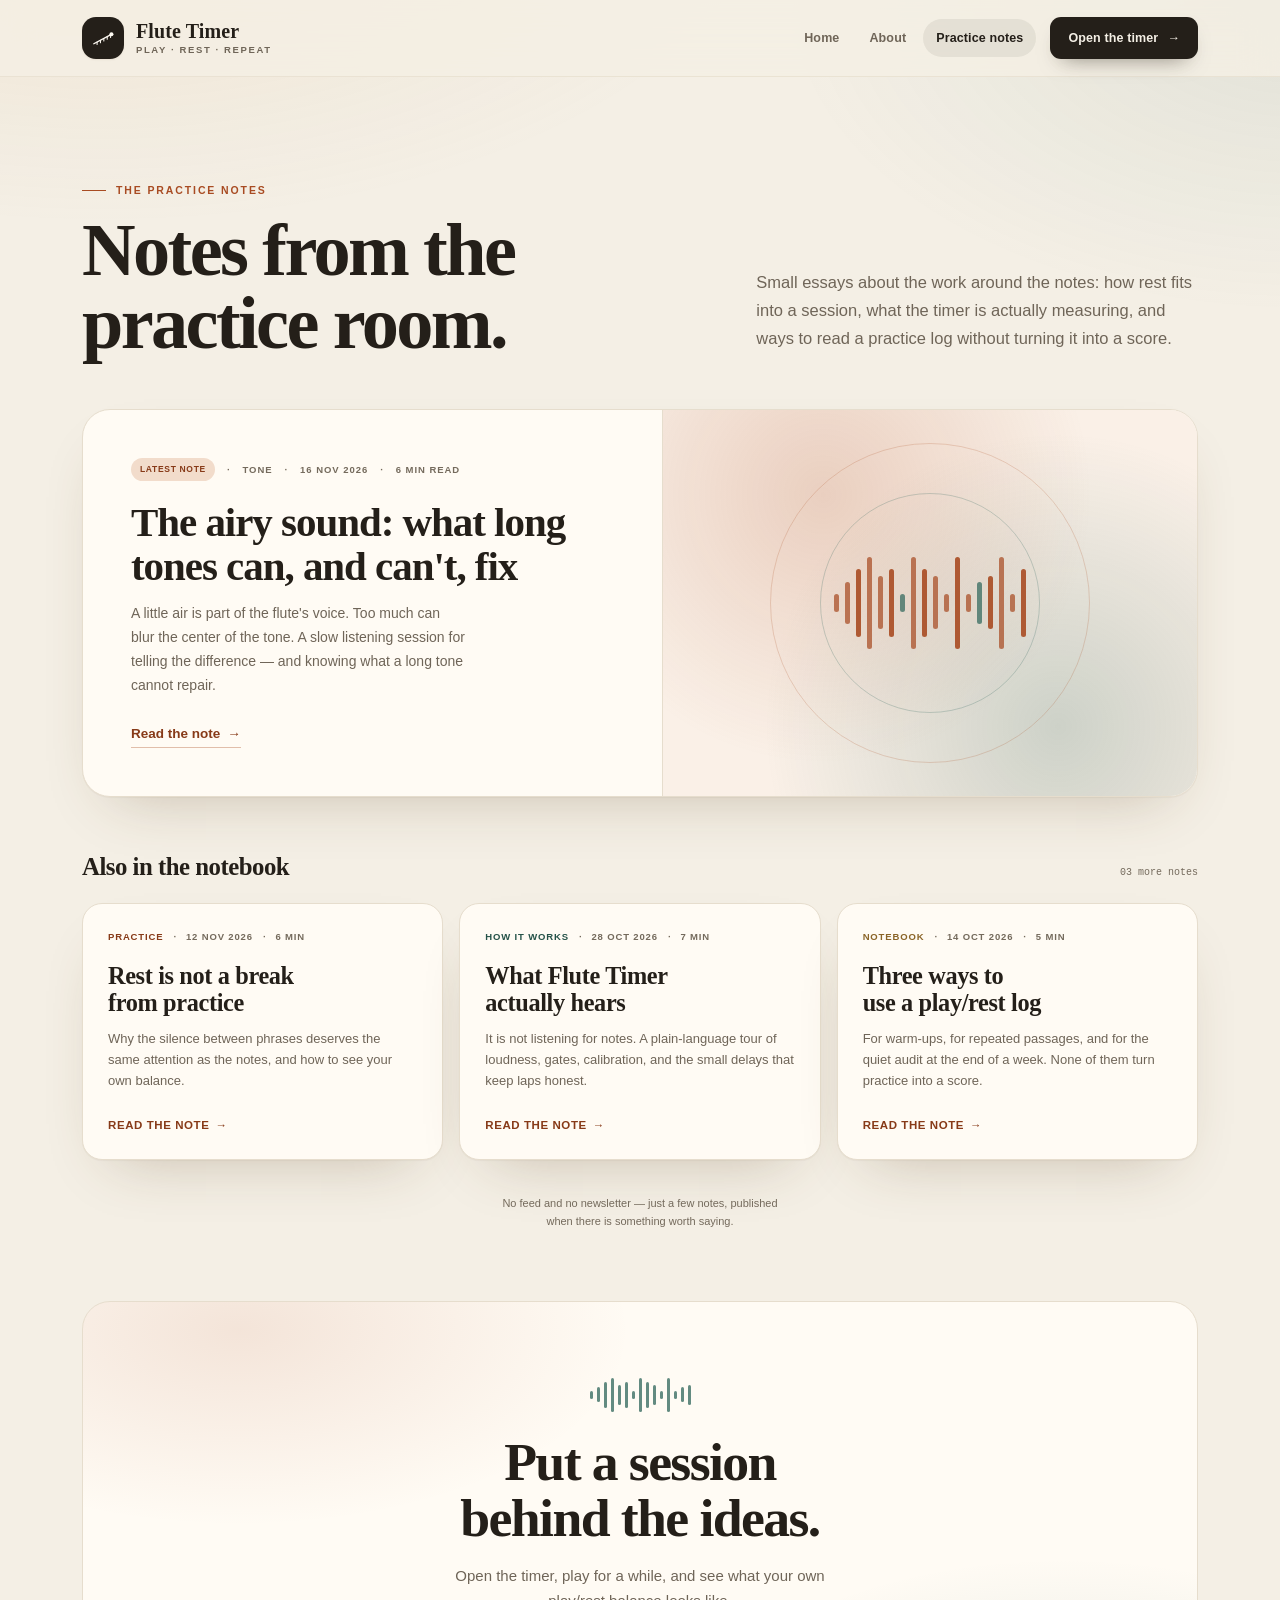
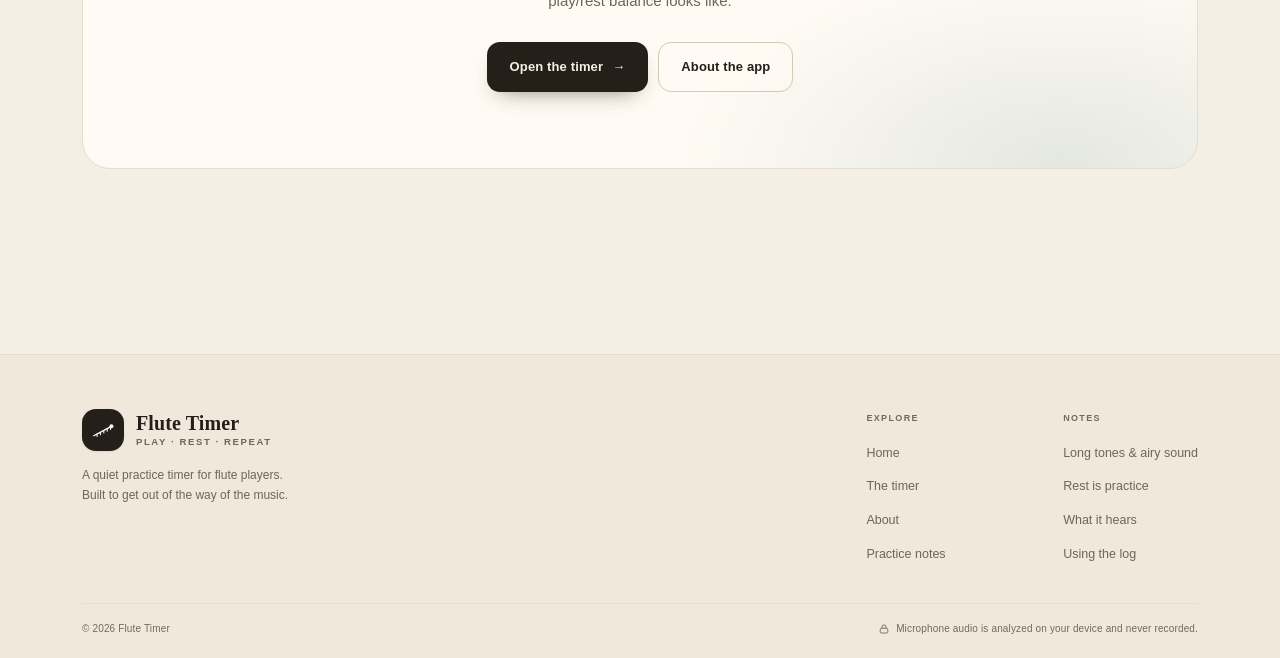
==== commit bb22cfb0: "Add note on long tones and airy sound" ====
--- a/blog/index.html
+++ b/blog/index.html
@@ -69,14 +69,14 @@
         <article class="featured-post">
           <div class="featured-post__body">
             <div class="featured-post__meta">
-              <span class="tag">Featured note</span>
-              <span>Practice</span>
-              <span>12 Nov 2026</span>
+              <span class="tag">Latest note</span>
+              <span>Tone</span>
+              <span>16 Nov 2026</span>
               <span>6 min read</span>
             </div>
-            <h2><a href="why-rest-is-practice.html">Rest is not a break from practice</a></h2>
-            <p>Most of the attention goes to the notes. But the silence between them is where the next phrase gets a chance to arrive. A closer look at the other half of a practice session.</p>
-            <a class="text-link" href="why-rest-is-practice.html">Read the note <span aria-hidden="true">→</span></a>
+            <h2><a href="long-tones-and-airy-sound.html">The airy sound: what long tones can, and can't, fix</a></h2>
+            <p>A little air is part of the flute's voice. Too much can blur the center of the tone. A slow listening session for telling the difference — and knowing what a long tone cannot repair.</p>
+            <a class="text-link" href="long-tones-and-airy-sound.html">Read the note <span aria-hidden="true">→</span></a>
           </div>
           <div class="featured-post__art" aria-hidden="true">
             <div class="art-bars">
@@ -87,10 +87,21 @@
 
         <div class="blog-grid-head">
           <h2>Also in the notebook</h2>
-          <span>02 more notes</span>
-        </div>
-
-        <div class="post-grid post-grid--two">
+          <span>03 more notes</span>
+        </div>
+
+        <div class="post-grid">
+          <a class="post-card" href="why-rest-is-practice.html">
+            <span class="post-card__meta">
+              <span class="post-card__category">Practice</span>
+              <span>12 Nov 2026</span>
+              <span>6 min</span>
+            </span>
+            <h3>Rest is not a break from practice</h3>
+            <p>Why the silence between phrases deserves the same attention as the notes, and how to see your own balance.</p>
+            <span class="post-card__more">Read the note</span>
+          </a>
+
           <a class="post-card" href="how-the-timer-hears-you.html">
             <span class="post-card__meta">
               <span class="post-card__category post-card__category--rest">How it works</span>
@@ -168,6 +179,7 @@
         <div class="site-footer__col">
           <h2>Notes</h2>
           <ul>
+            <li><a href="long-tones-and-airy-sound.html">Long tones &amp; airy sound</a></li>
             <li><a href="why-rest-is-practice.html">Rest is practice</a></li>
             <li><a href="how-the-timer-hears-you.html">What it hears</a></li>
             <li><a href="making-a-practice-log.html">Using the log</a></li>
